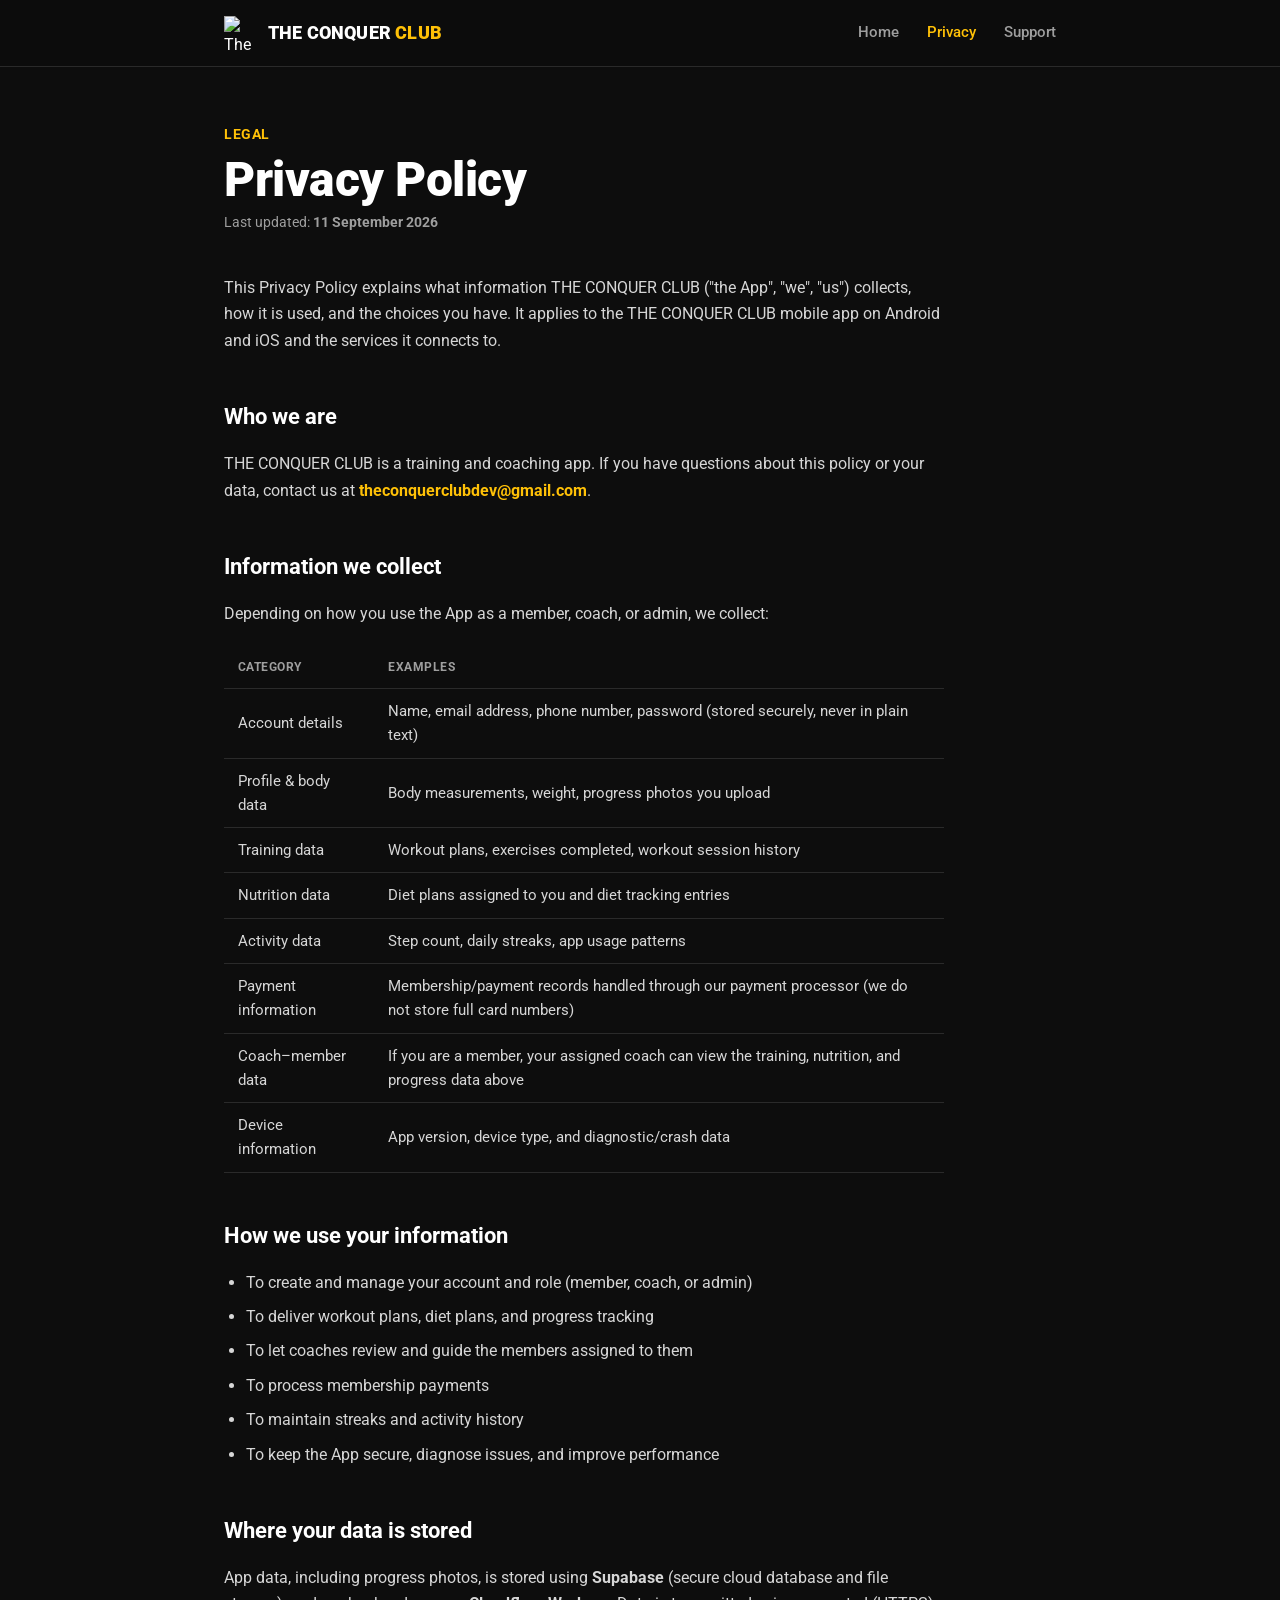
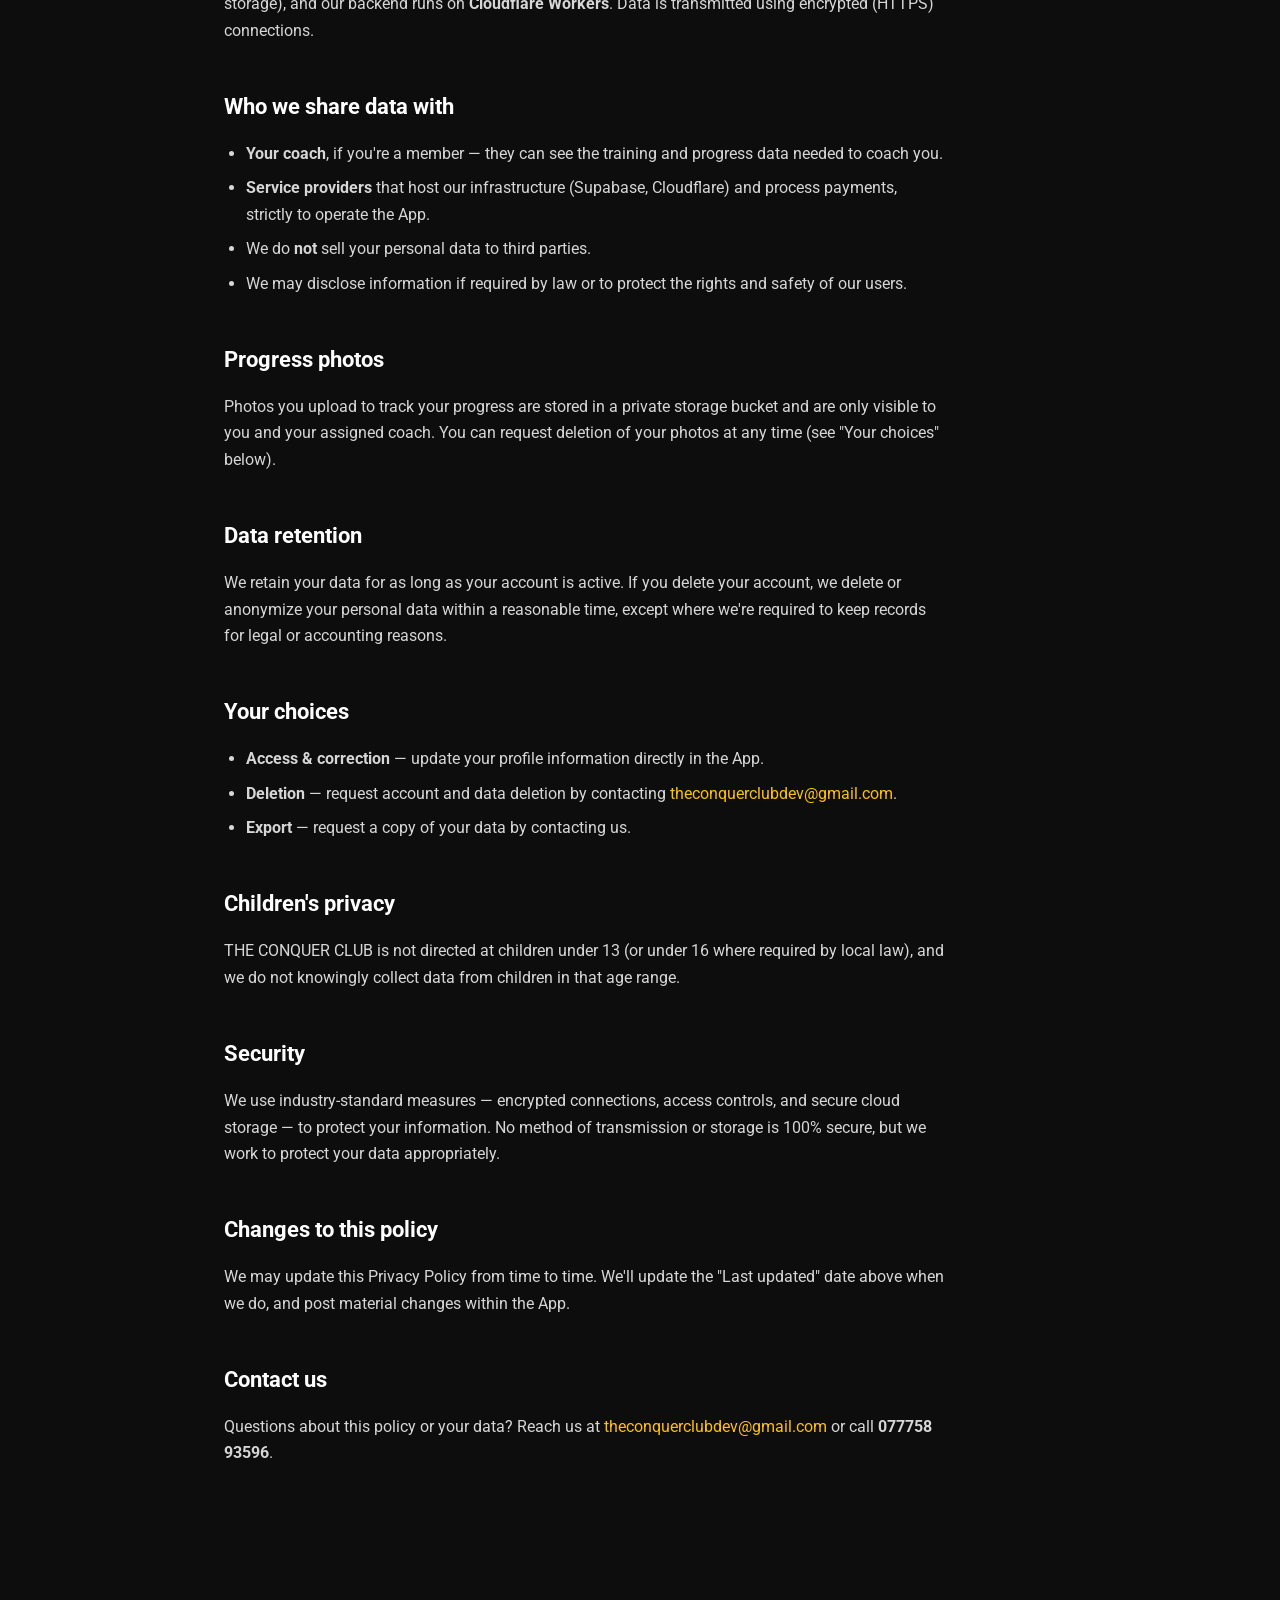
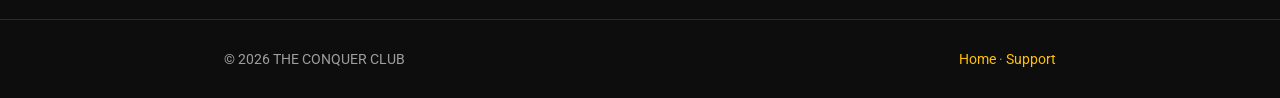
==== privacy.html @ d5e88732 "Add files via upload" ====
<!DOCTYPE html>
<html lang="en">
<head>
<meta charset="UTF-8">
<meta name="viewport" content="width=device-width, initial-scale=1.0">
<title>Privacy Policy — THE CONQUER CLUB</title>
<meta name="description" content="Privacy Policy for the THE CONQUER CLUB app.">
<link rel="icon" href="assets/favicon.png">
<link rel="stylesheet" href="styles.css">
</head>
<body>

<header class="site">
  <div class="site-bar">
    <div class="brand">
      <img src="assets/logo.png" alt="The Conquer Club logo">
      <div class="wordmark">THE CONQUER <span>CLUB</span></div>
    </div>
    <nav class="site-nav">
      <a href="index.html">Home</a>
      <a href="privacy.html" class="current">Privacy</a>
      <a href="support.html">Support</a>
    </nav>
  </div>
</header>

<main>
  <article class="doc">
    <div class="eyebrow">LEGAL</div>
    <h1 class="display">Privacy Policy</h1>
    <div class="updated">Last updated: <strong>11 September 2026</strong></div>

    <p>This Privacy Policy explains what information THE CONQUER CLUB ("the App", "we", "us") collects, how it is used, and the choices you have. It applies to the THE CONQUER CLUB mobile app on Android and iOS and the services it connects to.</p>

    <h2>Who we are</h2>
    <p>THE CONQUER CLUB is a training and coaching app. If you have questions about this policy or your data, contact us at <strong><a href="mailto:theconquerclubdev@gmail.com">theconquerclubdev@gmail.com</a></strong>.</p>

    <h2>Information we collect</h2>
    <p>Depending on how you use the App as a member, coach, or admin, we collect:</p>
    <table class="data-table">
      <tr><th>Category</th><th>Examples</th></tr>
      <tr><td>Account details</td><td>Name, email address, phone number, password (stored securely, never in plain text)</td></tr>
      <tr><td>Profile & body data</td><td>Body measurements, weight, progress photos you upload</td></tr>
      <tr><td>Training data</td><td>Workout plans, exercises completed, workout session history</td></tr>
      <tr><td>Nutrition data</td><td>Diet plans assigned to you and diet tracking entries</td></tr>
      <tr><td>Activity data</td><td>Step count, daily streaks, app usage patterns</td></tr>
      <tr><td>Payment information</td><td>Membership/payment records handled through our payment processor (we do not store full card numbers)</td></tr>
      <tr><td>Coach–member data</td><td>If you are a member, your assigned coach can view the training, nutrition, and progress data above</td></tr>
      <tr><td>Device information</td><td>App version, device type, and diagnostic/crash data</td></tr>
    </table>

    <h2>How we use your information</h2>
    <ul>
      <li>To create and manage your account and role (member, coach, or admin)</li>
      <li>To deliver workout plans, diet plans, and progress tracking</li>
      <li>To let coaches review and guide the members assigned to them</li>
      <li>To process membership payments</li>
      <li>To maintain streaks and activity history</li>
      <li>To keep the App secure, diagnose issues, and improve performance</li>
    </ul>

    <h2>Where your data is stored</h2>
    <p>App data, including progress photos, is stored using <strong>Supabase</strong> (secure cloud database and file storage), and our backend runs on <strong>Cloudflare Workers</strong>. Data is transmitted using encrypted (HTTPS) connections.</p>

    <h2>Who we share data with</h2>
    <ul>
      <li><strong>Your coach</strong>, if you're a member — they can see the training and progress data needed to coach you.</li>
      <li><strong>Service providers</strong> that host our infrastructure (Supabase, Cloudflare) and process payments, strictly to operate the App.</li>
      <li>We do <strong>not</strong> sell your personal data to third parties.</li>
      <li>We may disclose information if required by law or to protect the rights and safety of our users.</li>
    </ul>

    <h2>Progress photos</h2>
    <p>Photos you upload to track your progress are stored in a private storage bucket and are only visible to you and your assigned coach. You can request deletion of your photos at any time (see "Your choices" below).</p>

    <h2>Data retention</h2>
    <p>We retain your data for as long as your account is active. If you delete your account, we delete or anonymize your personal data within a reasonable time, except where we're required to keep records for legal or accounting reasons.</p>

    <h2>Your choices</h2>
    <ul>
      <li><strong>Access & correction</strong> — update your profile information directly in the App.</li>
      <li><strong>Deletion</strong> — request account and data deletion by contacting <a href="mailto:theconquerclubdev@gmail.com">theconquerclubdev@gmail.com</a>.</li>
      <li><strong>Export</strong> — request a copy of your data by contacting us.</li>
    </ul>

    <h2>Children's privacy</h2>
    <p>THE CONQUER CLUB is not directed at children under 13 (or under 16 where required by local law), and we do not knowingly collect data from children in that age range.</p>

    <h2>Security</h2>
    <p>We use industry-standard measures — encrypted connections, access controls, and secure cloud storage — to protect your information. No method of transmission or storage is 100% secure, but we work to protect your data appropriately.</p>

    <h2>Changes to this policy</h2>
    <p>We may update this Privacy Policy from time to time. We'll update the "Last updated" date above when we do, and post material changes within the App.</p>

    <h2>Contact us</h2>
    <p>Questions about this policy or your data? Reach us at <a href="mailto:theconquerclubdev@gmail.com">theconquerclubdev@gmail.com</a> or call <strong>077758 93596</strong>.</p>
  </article>
</main>

<footer class="site">
  <div class="site-bar footer">
    <span>© 2026 THE CONQUER CLUB</span>
    <span><a href="index.html">Home</a> · <a href="support.html">Support</a></span>
  </div>
</footer>

</body>
</html>
---- styles.css ----
@import url('https://fonts.googleapis.com/css2?family=Roboto:wght@400;500;700;900&display=swap');

:root {
  --ink: #FFFFFF;
  --ink-dim: #9E9E9E;
  --ground: #0D0D0D;
  --panel: #1A1A1A;
  --line: #2A2A2A;
  --gold: #FFC107;
}

* { box-sizing: border-box; }
html { scroll-behavior: smooth; }

body {
  margin: 0;
  background: var(--ground);
  color: var(--ink);
  font-family: 'Roboto', -apple-system, sans-serif;
  font-size: 16px;
  line-height: 1.65;
  -webkit-font-smoothing: antialiased;
}

.display {
  font-weight: 900;
  line-height: 1.04;
  letter-spacing: -0.01em;
}

a { color: var(--gold); text-decoration: none; }
a:hover { text-decoration: underline; }
a:focus-visible, button:focus-visible {
  outline: 2px solid var(--gold);
  outline-offset: 3px;
}

header.site {
  border-bottom: 1px solid var(--line);
  position: sticky;
  top: 0;
  background: rgba(13, 13, 13, 0.94);
  backdrop-filter: blur(6px);
  z-index: 10;
}

.site-bar {
  max-width: 880px;
  margin: 0 auto;
  padding: 16px 24px;
  display: flex;
  align-items: center;
  justify-content: space-between;
}

.brand { display: flex; align-items: center; gap: 10px; }
.brand img { width: 34px; height: 34px; display: block; }
.wordmark {
  font-weight: 900;
  font-size: 1.15rem;
  letter-spacing: 0.01em;
  color: var(--ink);
}
.wordmark span { color: var(--gold); }

nav.site-nav { display: flex; gap: 28px; }
nav.site-nav a {
  color: var(--ink-dim);
  font-size: 0.95rem;
  font-weight: 500;
}
nav.site-nav a.current, nav.site-nav a:hover { color: var(--gold); text-decoration: none; }

main { max-width: 880px; margin: 0 auto; padding: 0 24px; }

.doc { max-width: 720px; padding: 56px 0 96px; }

.doc .eyebrow {
  color: var(--gold);
  font-size: 0.85rem;
  font-weight: 700;
  letter-spacing: 0.04em;
  margin-bottom: 10px;
}

.doc h1 { font-size: 3rem; margin: 0 0 6px; }
.doc .updated { color: var(--ink-dim); font-size: 0.9rem; margin-bottom: 40px; }

.doc h2 {
  font-size: 1.4rem;
  font-weight: 700;
  margin: 44px 0 14px;
  color: var(--ink);
}

.doc p, .doc li { color: #D6D6D6; font-size: 1rem; }
.doc ul { padding-left: 22px; }
.doc li { margin-bottom: 8px; }

.callout {
  border-left: 3px solid var(--gold);
  background: var(--panel);
  padding: 16px 20px;
  margin: 28px 0;
  border-radius: 4px;
}
.callout p { margin: 0; color: var(--ink); }

table.data-table { width: 100%; border-collapse: collapse; margin: 20px 0 8px; }
table.data-table th, table.data-table td {
  text-align: left;
  padding: 10px 14px;
  border-bottom: 1px solid var(--line);
  font-size: 0.92rem;
}
table.data-table th {
  color: var(--ink-dim);
  font-weight: 700;
  font-size: 0.78rem;
  text-transform: uppercase;
  letter-spacing: 0.04em;
}
table.data-table td { color: #D6D6D6; }

.card-grid { display: grid; grid-template-columns: 1fr 1fr; gap: 16px; margin: 28px 0; }
.info-card {
  background: var(--panel);
  border: 1px solid var(--line);
  border-radius: 8px;
  padding: 20px;
}
.info-card h3 {
  font-weight: 900;
  font-size: 1.05rem;
  margin: 0 0 8px;
  color: var(--ink);
}
.info-card p { margin: 0; font-size: 0.92rem; color: var(--ink-dim); }
.info-card a { font-weight: 700; }

.hero { padding: 72px 0 40px; }
.hero .tag {
  display: inline-block;
  color: var(--gold);
  font-weight: 700;
  font-size: 0.85rem;
  letter-spacing: 0.08em;
  text-transform: uppercase;
  border: 1px solid var(--line);
  background: var(--panel);
  padding: 6px 14px;
  border-radius: 999px;
  margin-bottom: 22px;
}
.hero h1 { font-size: 3.6rem; margin: 0; }
.hero p.lede {
  font-size: 1.1rem;
  color: #D6D6D6;
  max-width: 540px;
  margin-top: 18px;
}
.btn-row { display: flex; gap: 14px; margin-top: 32px; flex-wrap: wrap; }
.btn {
  display: inline-block;
  padding: 13px 26px;
  border-radius: 8px;
  font-weight: 700;
  font-size: 0.95rem;
}
.btn-gold { background: var(--gold); color: #0D0D0D; }
.btn-gold:hover { text-decoration: none; filter: brightness(1.08); }
.btn-ghost { background: transparent; color: var(--ink); border: 1px solid var(--line); }
.btn-ghost:hover { text-decoration: none; border-color: var(--gold); color: var(--gold); }

footer.site { border-top: 1px solid var(--line); margin-top: 40px; }
.site-bar.footer {
  padding: 28px 24px;
  color: var(--ink-dim);
  font-size: 0.85rem;
  flex-wrap: wrap;
  gap: 12px;
}

@media (max-width: 600px) {
  .doc h1 { font-size: 2.2rem; }
  .hero h1 { font-size: 2.4rem; }
  .card-grid { grid-template-columns: 1fr; }
  nav.site-nav { gap: 16px; }
}
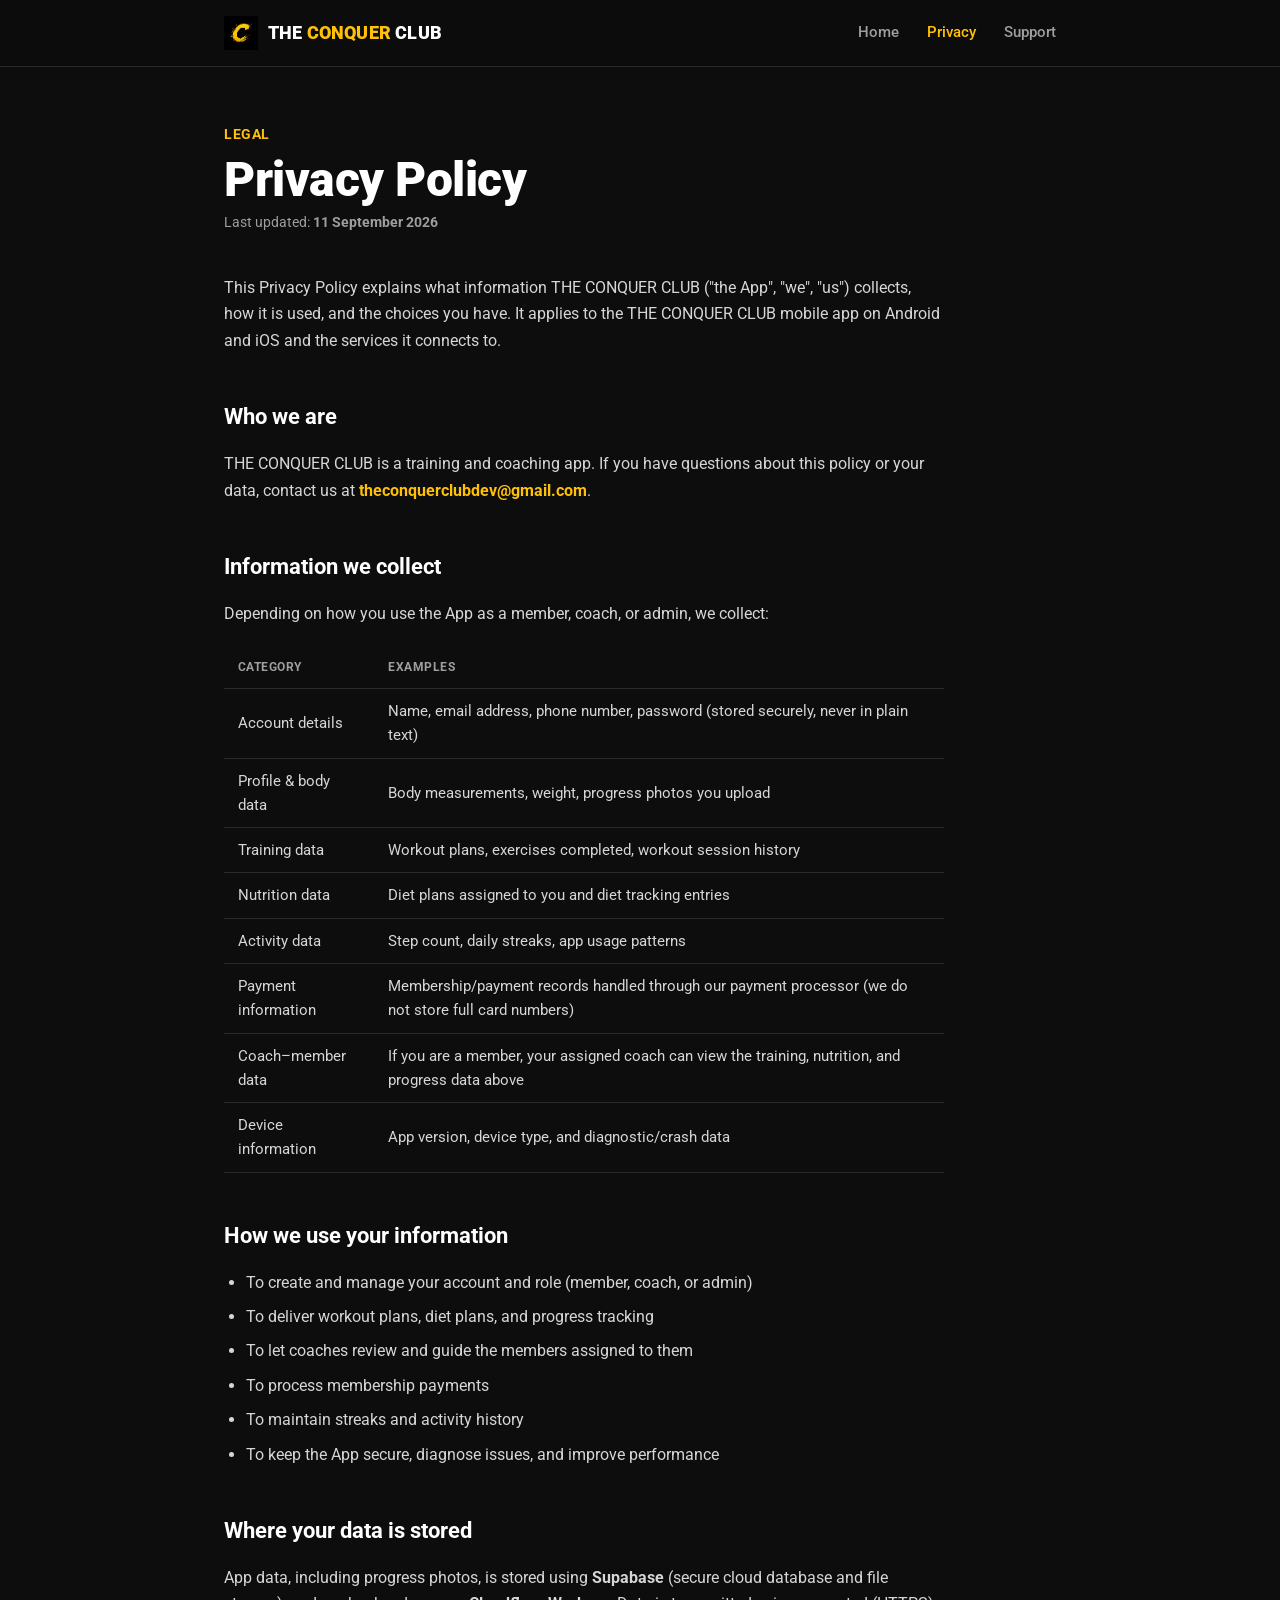
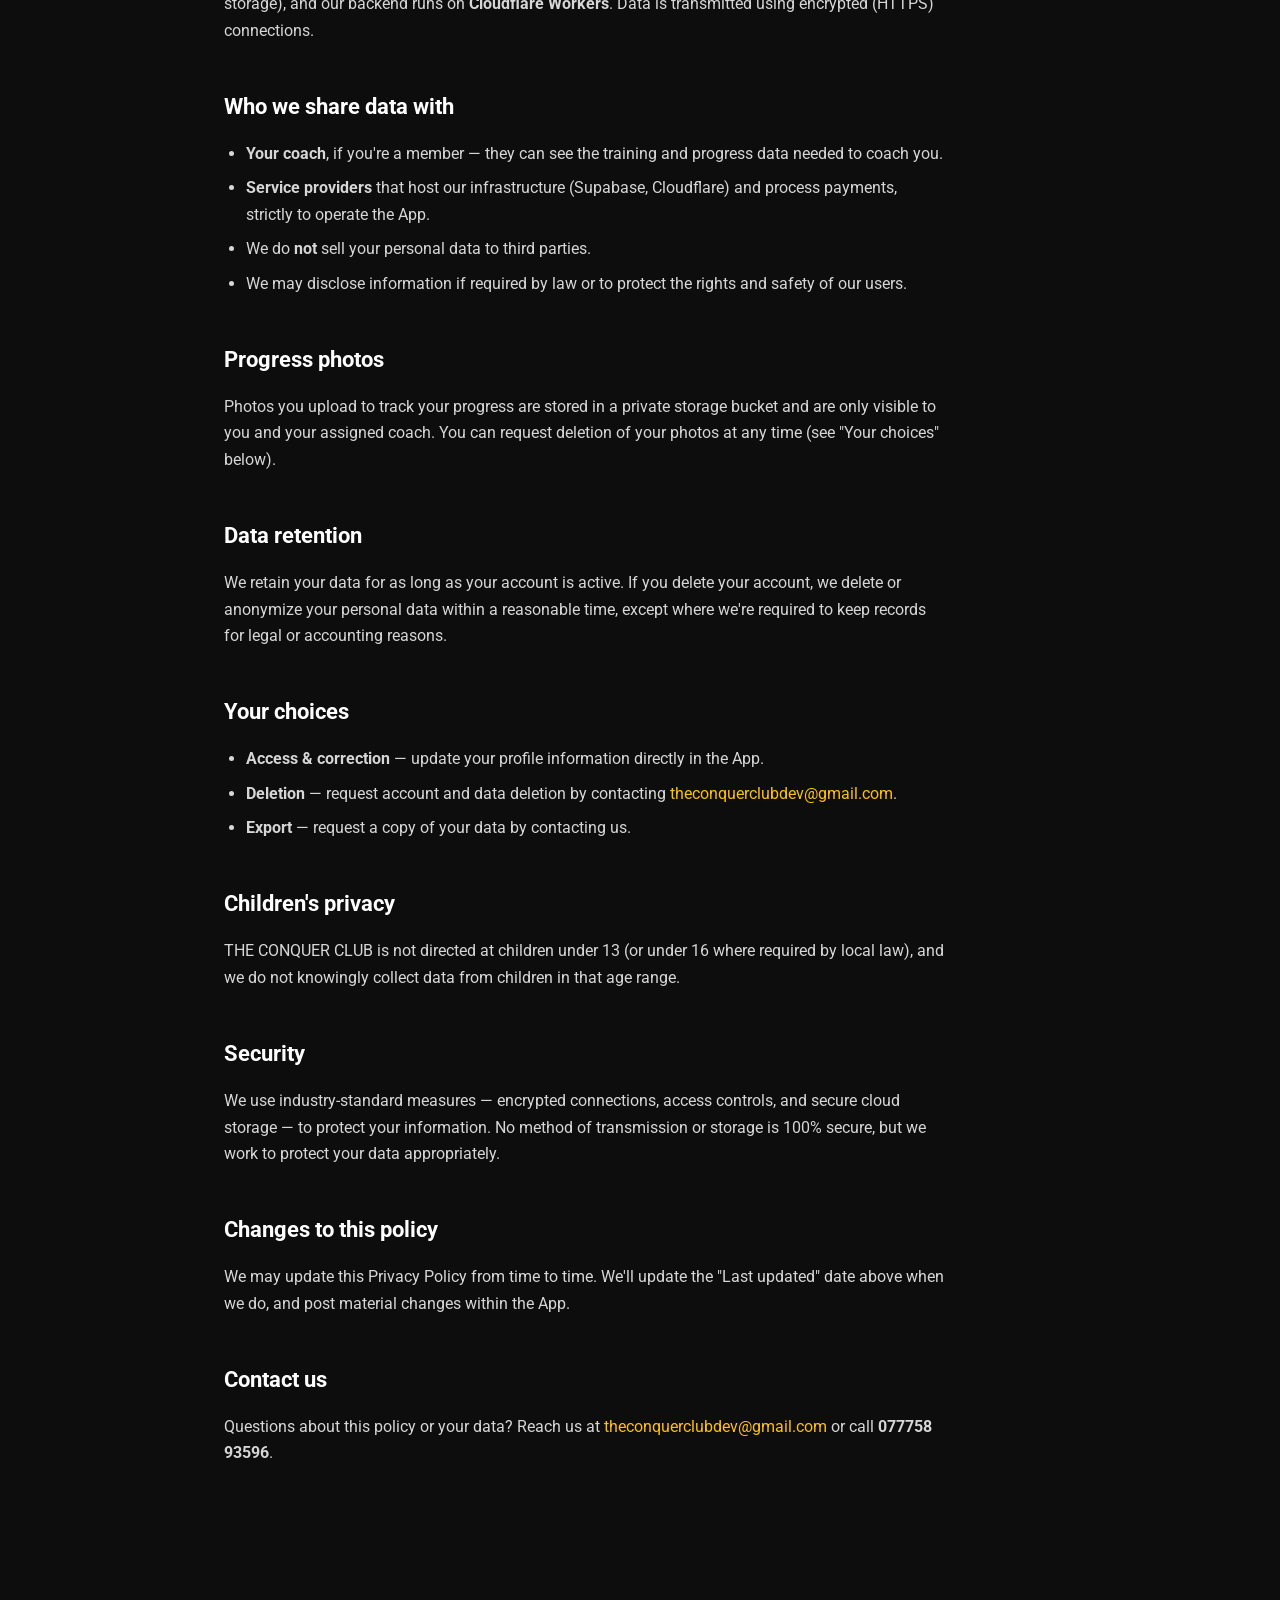
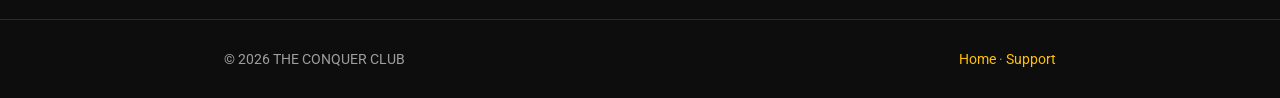
==== commit b5afafcc: "Add files via upload" ====
--- a/privacy.html
+++ b/privacy.html
@@ -5,7 +5,7 @@
 <meta name="viewport" content="width=device-width, initial-scale=1.0">
 <title>Privacy Policy — THE CONQUER CLUB</title>
 <meta name="description" content="Privacy Policy for the THE CONQUER CLUB app.">
-<link rel="icon" href="assets/favicon.png">
+<link rel="icon" href="logo.png">
 <link rel="stylesheet" href="styles.css">
 </head>
 <body>
@@ -13,8 +13,8 @@
 <header class="site">
   <div class="site-bar">
     <div class="brand">
-      <img src="assets/logo.png" alt="The Conquer Club logo">
-      <div class="wordmark">THE CONQUER <span>CLUB</span></div>
+      <img src="logo.png" alt="The Conquer Club logo">
+      <div class="wordmark">THE <span>CONQUER</span> CLUB</div>
     </div>
     <nav class="site-nav">
       <a href="index.html">Home</a>
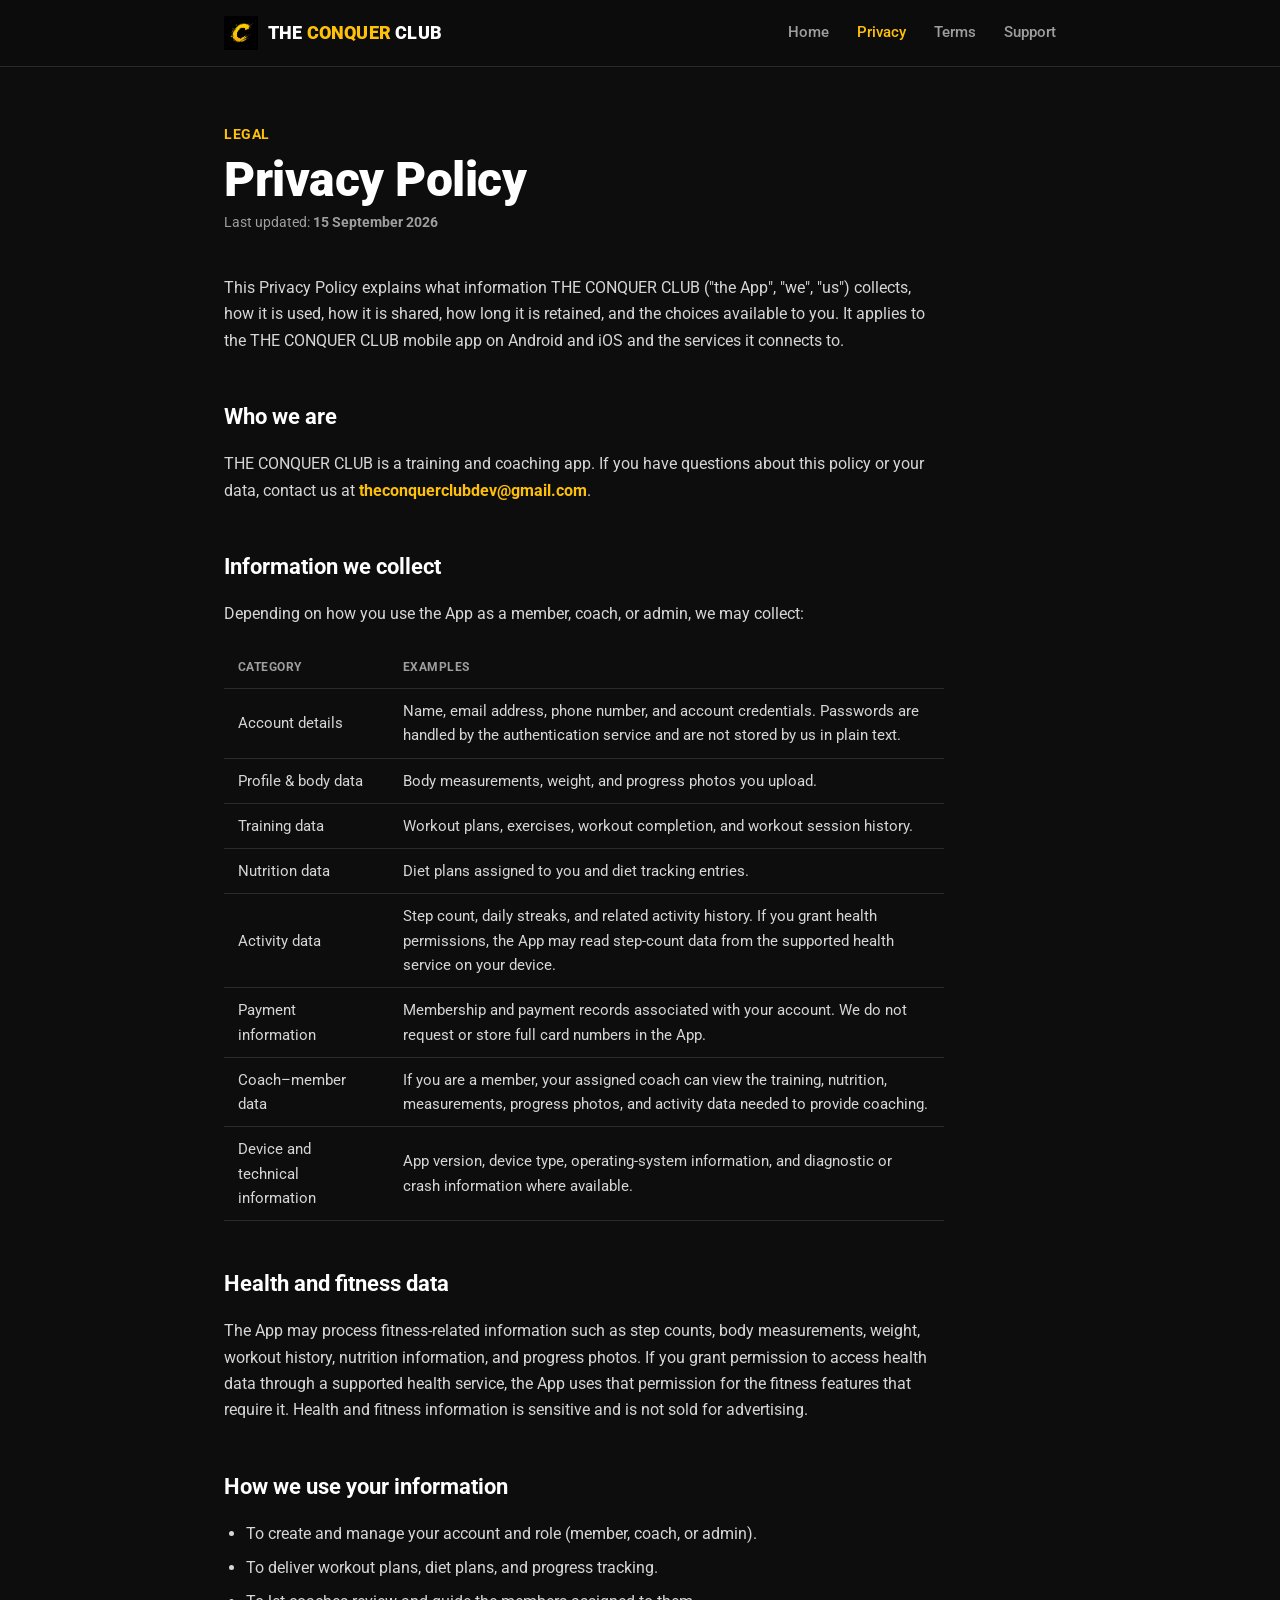
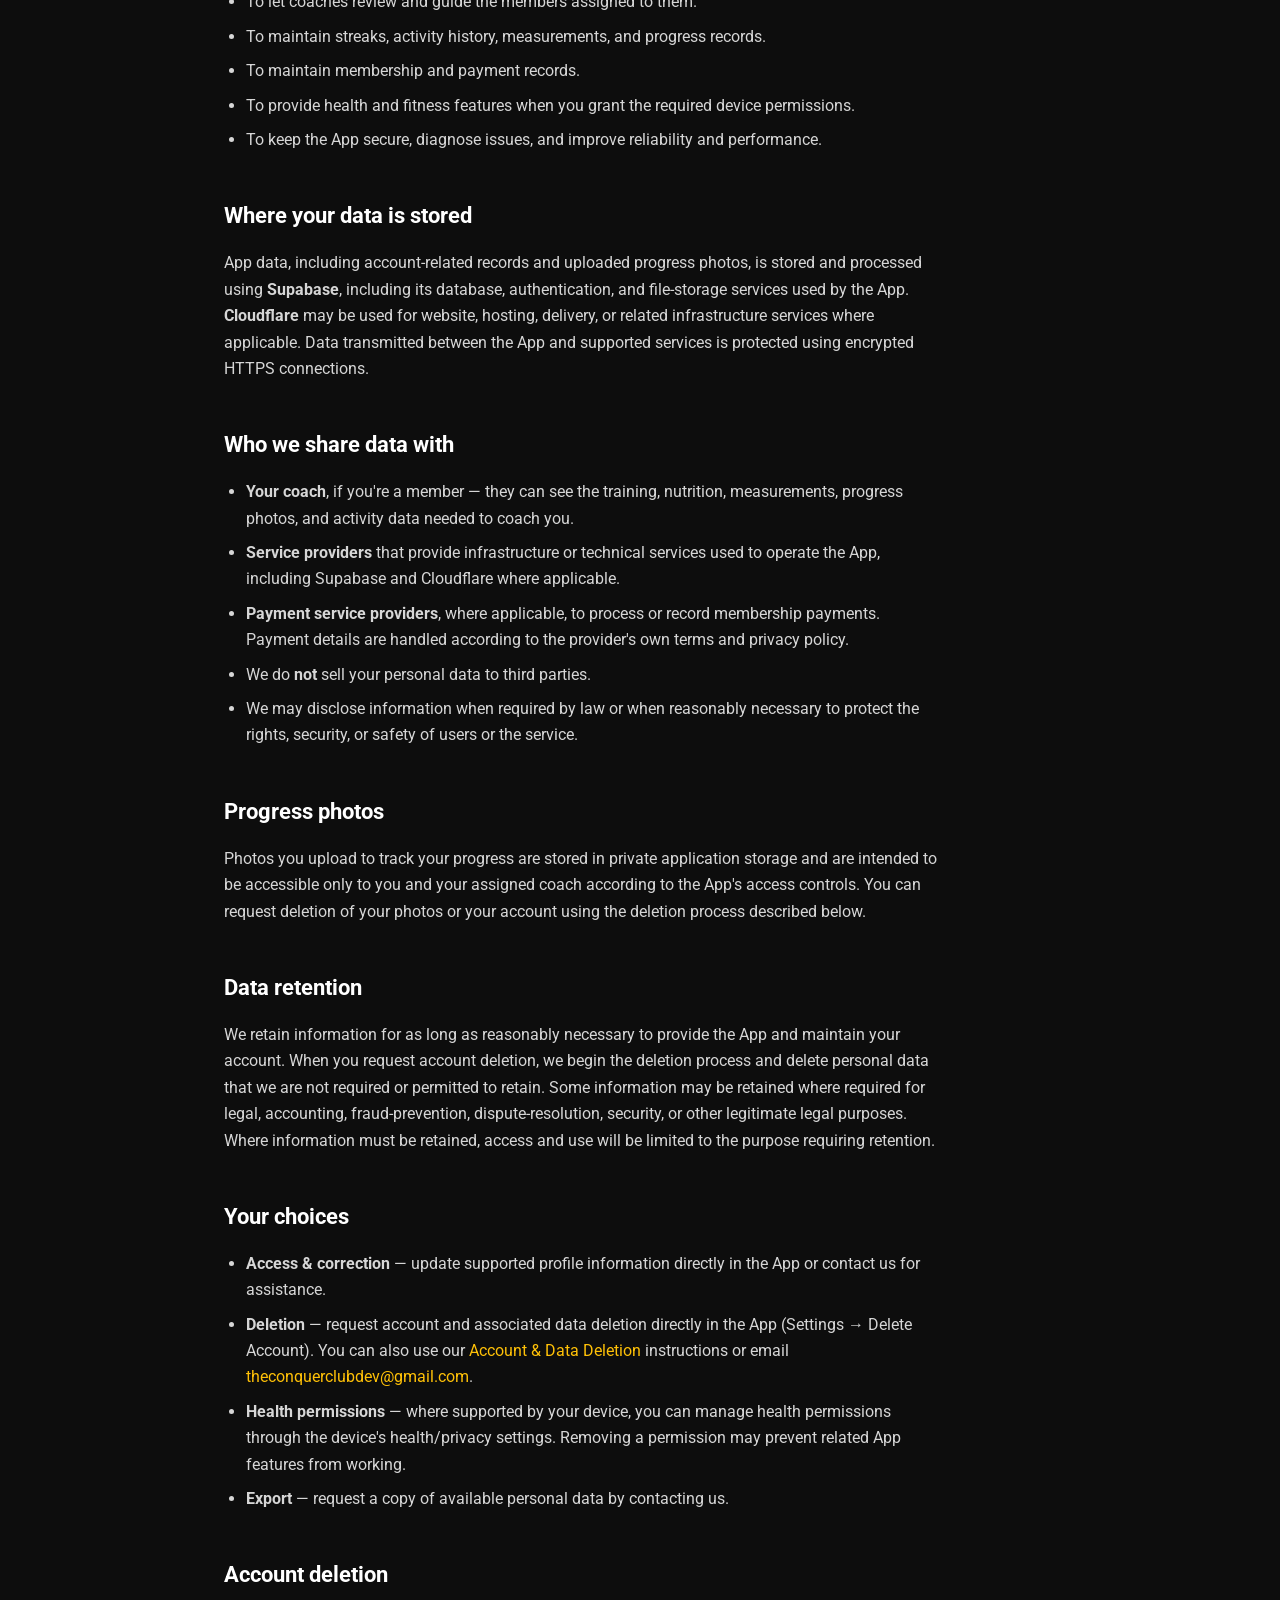
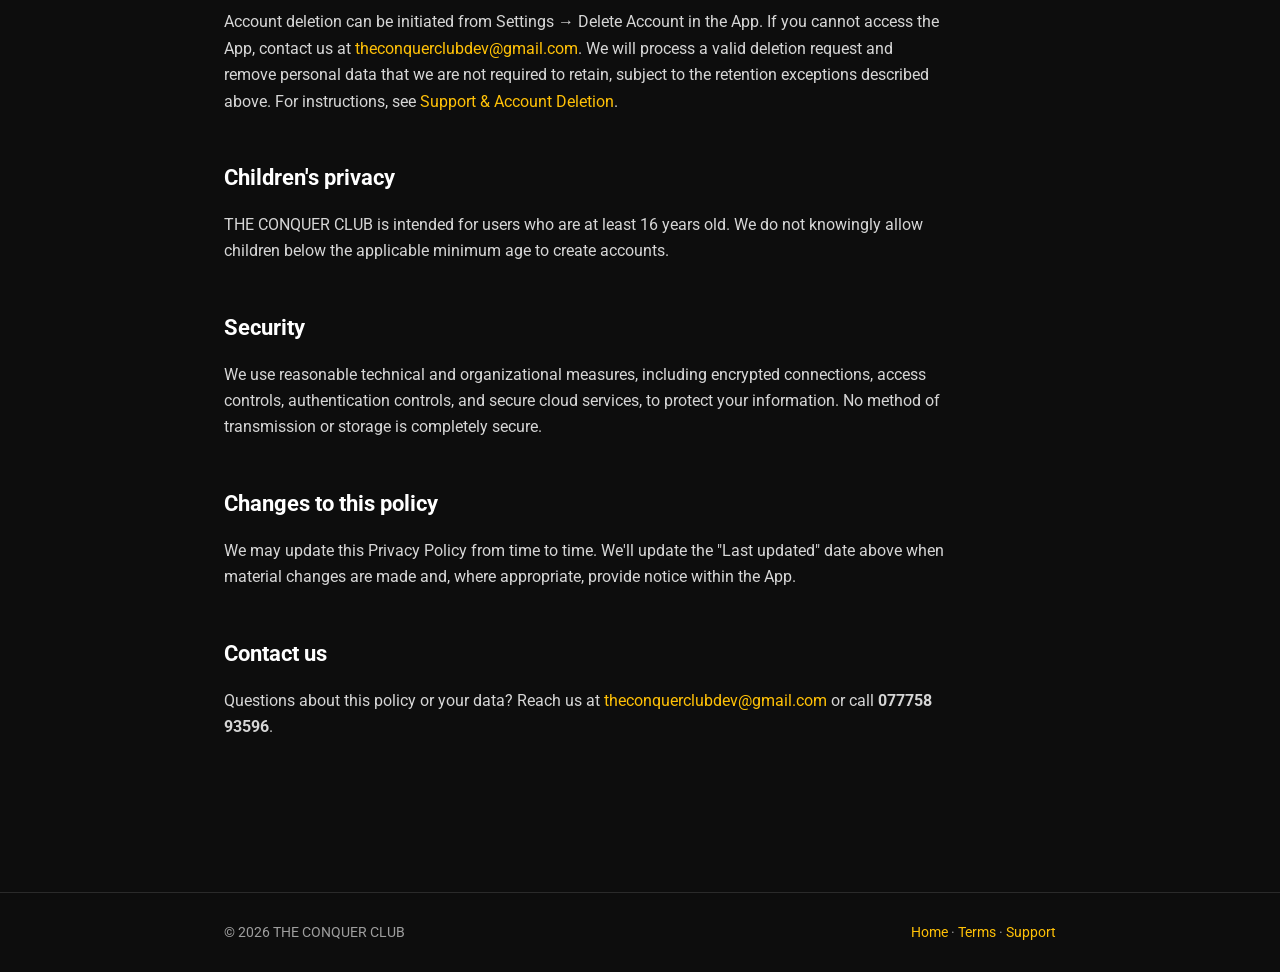
==== commit 99bb5987: "Add files via upload" ====
--- a/privacy.html
+++ b/privacy.html
@@ -9,7 +9,6 @@
 <link rel="stylesheet" href="styles.css">
 </head>
 <body>
-
 <header class="site">
   <div class="site-bar">
     <div class="brand">
@@ -19,90 +18,97 @@
     <nav class="site-nav">
       <a href="index.html">Home</a>
       <a href="privacy.html" class="current">Privacy</a>
+      <a href="terms.html">Terms</a>
       <a href="support.html">Support</a>
     </nav>
   </div>
 </header>
+<main>
+<article class="doc">
+<div class="eyebrow">LEGAL</div>
+<h1 class="display">Privacy Policy</h1>
+<div class="updated">Last updated: <strong>15 September 2026</strong></div>
 
-<main>
-  <article class="doc">
-    <div class="eyebrow">LEGAL</div>
-    <h1 class="display">Privacy Policy</h1>
-    <div class="updated">Last updated: <strong>11 September 2026</strong></div>
+<p>This Privacy Policy explains what information THE CONQUER CLUB ("the App", "we", "us") collects, how it is used, how it is shared, how long it is retained, and the choices available to you. It applies to the THE CONQUER CLUB mobile app on Android and iOS and the services it connects to.</p>
 
-    <p>This Privacy Policy explains what information THE CONQUER CLUB ("the App", "we", "us") collects, how it is used, and the choices you have. It applies to the THE CONQUER CLUB mobile app on Android and iOS and the services it connects to.</p>
+<h2>Who we are</h2>
+<p>THE CONQUER CLUB is a training and coaching app. If you have questions about this policy or your data, contact us at <strong><a href="mailto:theconquerclubdev@gmail.com">theconquerclubdev@gmail.com</a></strong>.</p>
 
-    <h2>Who we are</h2>
-    <p>THE CONQUER CLUB is a training and coaching app. If you have questions about this policy or your data, contact us at <strong><a href="mailto:theconquerclubdev@gmail.com">theconquerclubdev@gmail.com</a></strong>.</p>
+<h2>Information we collect</h2>
+<p>Depending on how you use the App as a member, coach, or admin, we may collect:</p>
+<table class="data-table">
+<tr><th>Category</th><th>Examples</th></tr>
+<tr><td>Account details</td><td>Name, email address, phone number, and account credentials. Passwords are handled by the authentication service and are not stored by us in plain text.</td></tr>
+<tr><td>Profile &amp; body data</td><td>Body measurements, weight, and progress photos you upload.</td></tr>
+<tr><td>Training data</td><td>Workout plans, exercises, workout completion, and workout session history.</td></tr>
+<tr><td>Nutrition data</td><td>Diet plans assigned to you and diet tracking entries.</td></tr>
+<tr><td>Activity data</td><td>Step count, daily streaks, and related activity history. If you grant health permissions, the App may read step-count data from the supported health service on your device.</td></tr>
+<tr><td>Payment information</td><td>Membership and payment records associated with your account. We do not request or store full card numbers in the App.</td></tr>
+<tr><td>Coach–member data</td><td>If you are a member, your assigned coach can view the training, nutrition, measurements, progress photos, and activity data needed to provide coaching.</td></tr>
+<tr><td>Device and technical information</td><td>App version, device type, operating-system information, and diagnostic or crash information where available.</td></tr>
+</table>
 
-    <h2>Information we collect</h2>
-    <p>Depending on how you use the App as a member, coach, or admin, we collect:</p>
-    <table class="data-table">
-      <tr><th>Category</th><th>Examples</th></tr>
-      <tr><td>Account details</td><td>Name, email address, phone number, password (stored securely, never in plain text)</td></tr>
-      <tr><td>Profile & body data</td><td>Body measurements, weight, progress photos you upload</td></tr>
-      <tr><td>Training data</td><td>Workout plans, exercises completed, workout session history</td></tr>
-      <tr><td>Nutrition data</td><td>Diet plans assigned to you and diet tracking entries</td></tr>
-      <tr><td>Activity data</td><td>Step count, daily streaks, app usage patterns</td></tr>
-      <tr><td>Payment information</td><td>Membership/payment records handled through our payment processor (we do not store full card numbers)</td></tr>
-      <tr><td>Coach–member data</td><td>If you are a member, your assigned coach can view the training, nutrition, and progress data above</td></tr>
-      <tr><td>Device information</td><td>App version, device type, and diagnostic/crash data</td></tr>
-    </table>
+<h2>Health and fitness data</h2>
+<p>The App may process fitness-related information such as step counts, body measurements, weight, workout history, nutrition information, and progress photos. If you grant permission to access health data through a supported health service, the App uses that permission for the fitness features that require it. Health and fitness information is sensitive and is not sold for advertising.</p>
 
-    <h2>How we use your information</h2>
-    <ul>
-      <li>To create and manage your account and role (member, coach, or admin)</li>
-      <li>To deliver workout plans, diet plans, and progress tracking</li>
-      <li>To let coaches review and guide the members assigned to them</li>
-      <li>To process membership payments</li>
-      <li>To maintain streaks and activity history</li>
-      <li>To keep the App secure, diagnose issues, and improve performance</li>
-    </ul>
+<h2>How we use your information</h2>
+<ul>
+<li>To create and manage your account and role (member, coach, or admin).</li>
+<li>To deliver workout plans, diet plans, and progress tracking.</li>
+<li>To let coaches review and guide the members assigned to them.</li>
+<li>To maintain streaks, activity history, measurements, and progress records.</li>
+<li>To maintain membership and payment records.</li>
+<li>To provide health and fitness features when you grant the required device permissions.</li>
+<li>To keep the App secure, diagnose issues, and improve reliability and performance.</li>
+</ul>
 
-    <h2>Where your data is stored</h2>
-    <p>App data, including progress photos, is stored using <strong>Supabase</strong> (secure cloud database and file storage), and our backend runs on <strong>Cloudflare Workers</strong>. Data is transmitted using encrypted (HTTPS) connections.</p>
+<h2>Where your data is stored</h2>
+<p>App data, including account-related records and uploaded progress photos, is stored and processed using <strong>Supabase</strong>, including its database, authentication, and file-storage services used by the App. <strong>Cloudflare</strong> may be used for website, hosting, delivery, or related infrastructure services where applicable. Data transmitted between the App and supported services is protected using encrypted HTTPS connections.</p>
 
-    <h2>Who we share data with</h2>
-    <ul>
-      <li><strong>Your coach</strong>, if you're a member — they can see the training and progress data needed to coach you.</li>
-      <li><strong>Service providers</strong> that host our infrastructure (Supabase, Cloudflare) and process payments, strictly to operate the App.</li>
-      <li>We do <strong>not</strong> sell your personal data to third parties.</li>
-      <li>We may disclose information if required by law or to protect the rights and safety of our users.</li>
-    </ul>
+<h2>Who we share data with</h2>
+<ul>
+<li><strong>Your coach</strong>, if you're a member — they can see the training, nutrition, measurements, progress photos, and activity data needed to coach you.</li>
+<li><strong>Service providers</strong> that provide infrastructure or technical services used to operate the App, including Supabase and Cloudflare where applicable.</li>
+<li><strong>Payment service providers</strong>, where applicable, to process or record membership payments. Payment details are handled according to the provider's own terms and privacy policy.</li>
+<li>We do <strong>not</strong> sell your personal data to third parties.</li>
+<li>We may disclose information when required by law or when reasonably necessary to protect the rights, security, or safety of users or the service.</li>
+</ul>
 
-    <h2>Progress photos</h2>
-    <p>Photos you upload to track your progress are stored in a private storage bucket and are only visible to you and your assigned coach. You can request deletion of your photos at any time (see "Your choices" below).</p>
+<h2>Progress photos</h2>
+<p>Photos you upload to track your progress are stored in private application storage and are intended to be accessible only to you and your assigned coach according to the App's access controls. You can request deletion of your photos or your account using the deletion process described below.</p>
 
-    <h2>Data retention</h2>
-    <p>We retain your data for as long as your account is active. If you delete your account, we delete or anonymize your personal data within a reasonable time, except where we're required to keep records for legal or accounting reasons.</p>
+<h2>Data retention</h2>
+<p>We retain information for as long as reasonably necessary to provide the App and maintain your account. When you request account deletion, we begin the deletion process and delete personal data that we are not required or permitted to retain. Some information may be retained where required for legal, accounting, fraud-prevention, dispute-resolution, security, or other legitimate legal purposes. Where information must be retained, access and use will be limited to the purpose requiring retention.</p>
 
-    <h2>Your choices</h2>
-    <ul>
-      <li><strong>Access & correction</strong> — update your profile information directly in the App.</li>
-      <li><strong>Deletion</strong> — request account and data deletion by contacting <a href="mailto:theconquerclubdev@gmail.com">theconquerclubdev@gmail.com</a>.</li>
-      <li><strong>Export</strong> — request a copy of your data by contacting us.</li>
-    </ul>
+<h2>Your choices</h2>
+<ul>
+<li><strong>Access &amp; correction</strong> — update supported profile information directly in the App or contact us for assistance.</li>
+<li><strong>Deletion</strong> — request account and associated data deletion directly in the App (Settings → Delete Account). You can also use our <a href="support.html">Account &amp; Data Deletion</a> instructions or email <a href="mailto:theconquerclubdev@gmail.com">theconquerclubdev@gmail.com</a>.</li>
+<li><strong>Health permissions</strong> — where supported by your device, you can manage health permissions through the device's health/privacy settings. Removing a permission may prevent related App features from working.</li>
+<li><strong>Export</strong> — request a copy of available personal data by contacting us.</li>
+</ul>
 
-    <h2>Children's privacy</h2>
-    <p>THE CONQUER CLUB is not directed at children under 13 (or under 16 where required by local law), and we do not knowingly collect data from children in that age range.</p>
+<h2>Account deletion</h2>
+<p>Account deletion can be initiated from Settings → Delete Account in the App. If you cannot access the App, contact us at <a href="mailto:theconquerclubdev@gmail.com">theconquerclubdev@gmail.com</a>. We will process a valid deletion request and remove personal data that we are not required to retain, subject to the retention exceptions described above. For instructions, see <a href="support.html">Support &amp; Account Deletion</a>.</p>
 
-    <h2>Security</h2>
-    <p>We use industry-standard measures — encrypted connections, access controls, and secure cloud storage — to protect your information. No method of transmission or storage is 100% secure, but we work to protect your data appropriately.</p>
+<h2>Children's privacy</h2>
+<p>THE CONQUER CLUB is intended for users who are at least 16 years old. We do not knowingly allow children below the applicable minimum age to create accounts.</p>
 
-    <h2>Changes to this policy</h2>
-    <p>We may update this Privacy Policy from time to time. We'll update the "Last updated" date above when we do, and post material changes within the App.</p>
+<h2>Security</h2>
+<p>We use reasonable technical and organizational measures, including encrypted connections, access controls, authentication controls, and secure cloud services, to protect your information. No method of transmission or storage is completely secure.</p>
 
-    <h2>Contact us</h2>
-    <p>Questions about this policy or your data? Reach us at <a href="mailto:theconquerclubdev@gmail.com">theconquerclubdev@gmail.com</a> or call <strong>077758 93596</strong>.</p>
-  </article>
+<h2>Changes to this policy</h2>
+<p>We may update this Privacy Policy from time to time. We'll update the "Last updated" date above when material changes are made and, where appropriate, provide notice within the App.</p>
+
+<h2>Contact us</h2>
+<p>Questions about this policy or your data? Reach us at <a href="mailto:theconquerclubdev@gmail.com">theconquerclubdev@gmail.com</a> or call <strong>077758 93596</strong>.</p>
+</article>
 </main>
-
 <footer class="site">
-  <div class="site-bar footer">
-    <span>© 2026 THE CONQUER CLUB</span>
-    <span><a href="index.html">Home</a> · <a href="support.html">Support</a></span>
-  </div>
+<div class="site-bar footer">
+<span>© 2026 THE CONQUER CLUB</span>
+<span><a href="index.html">Home</a> · <a href="terms.html">Terms</a> · <a href="support.html">Support</a></span>
+</div>
 </footer>
-
 </body>
 </html>
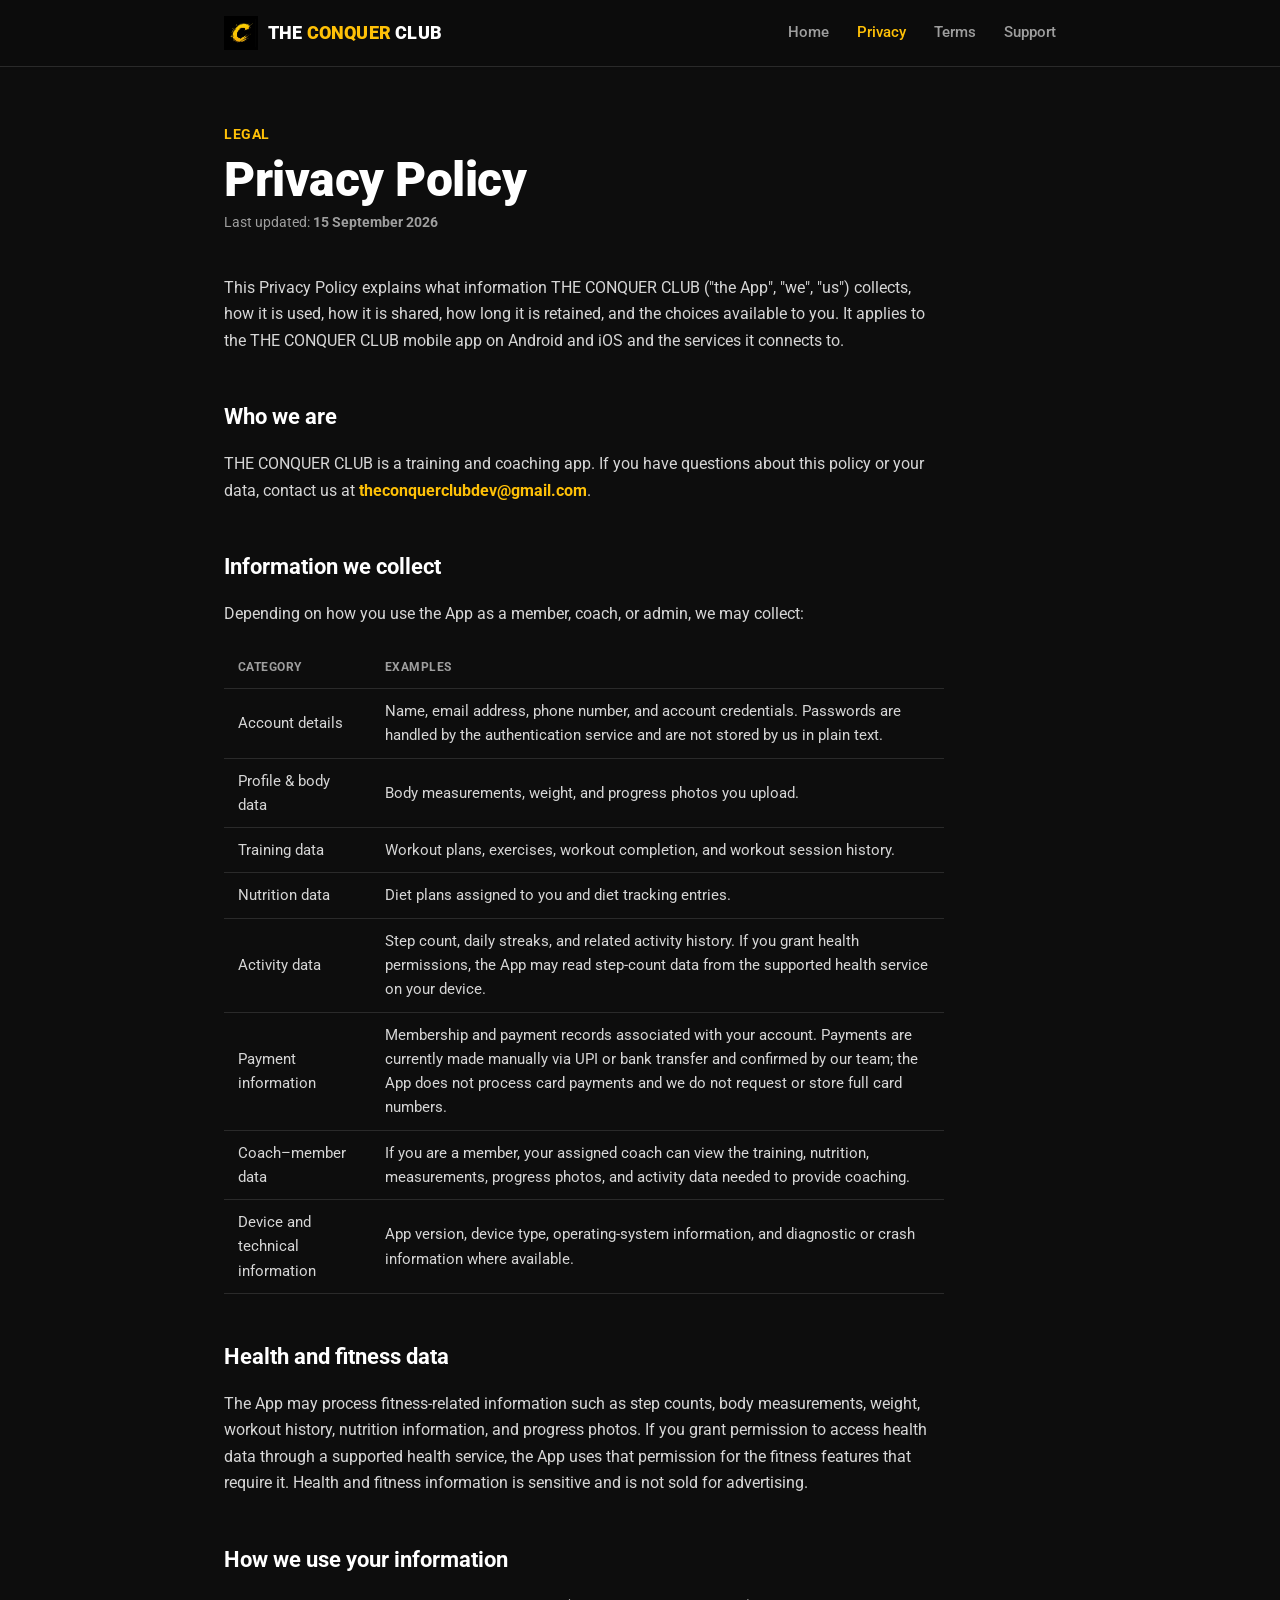
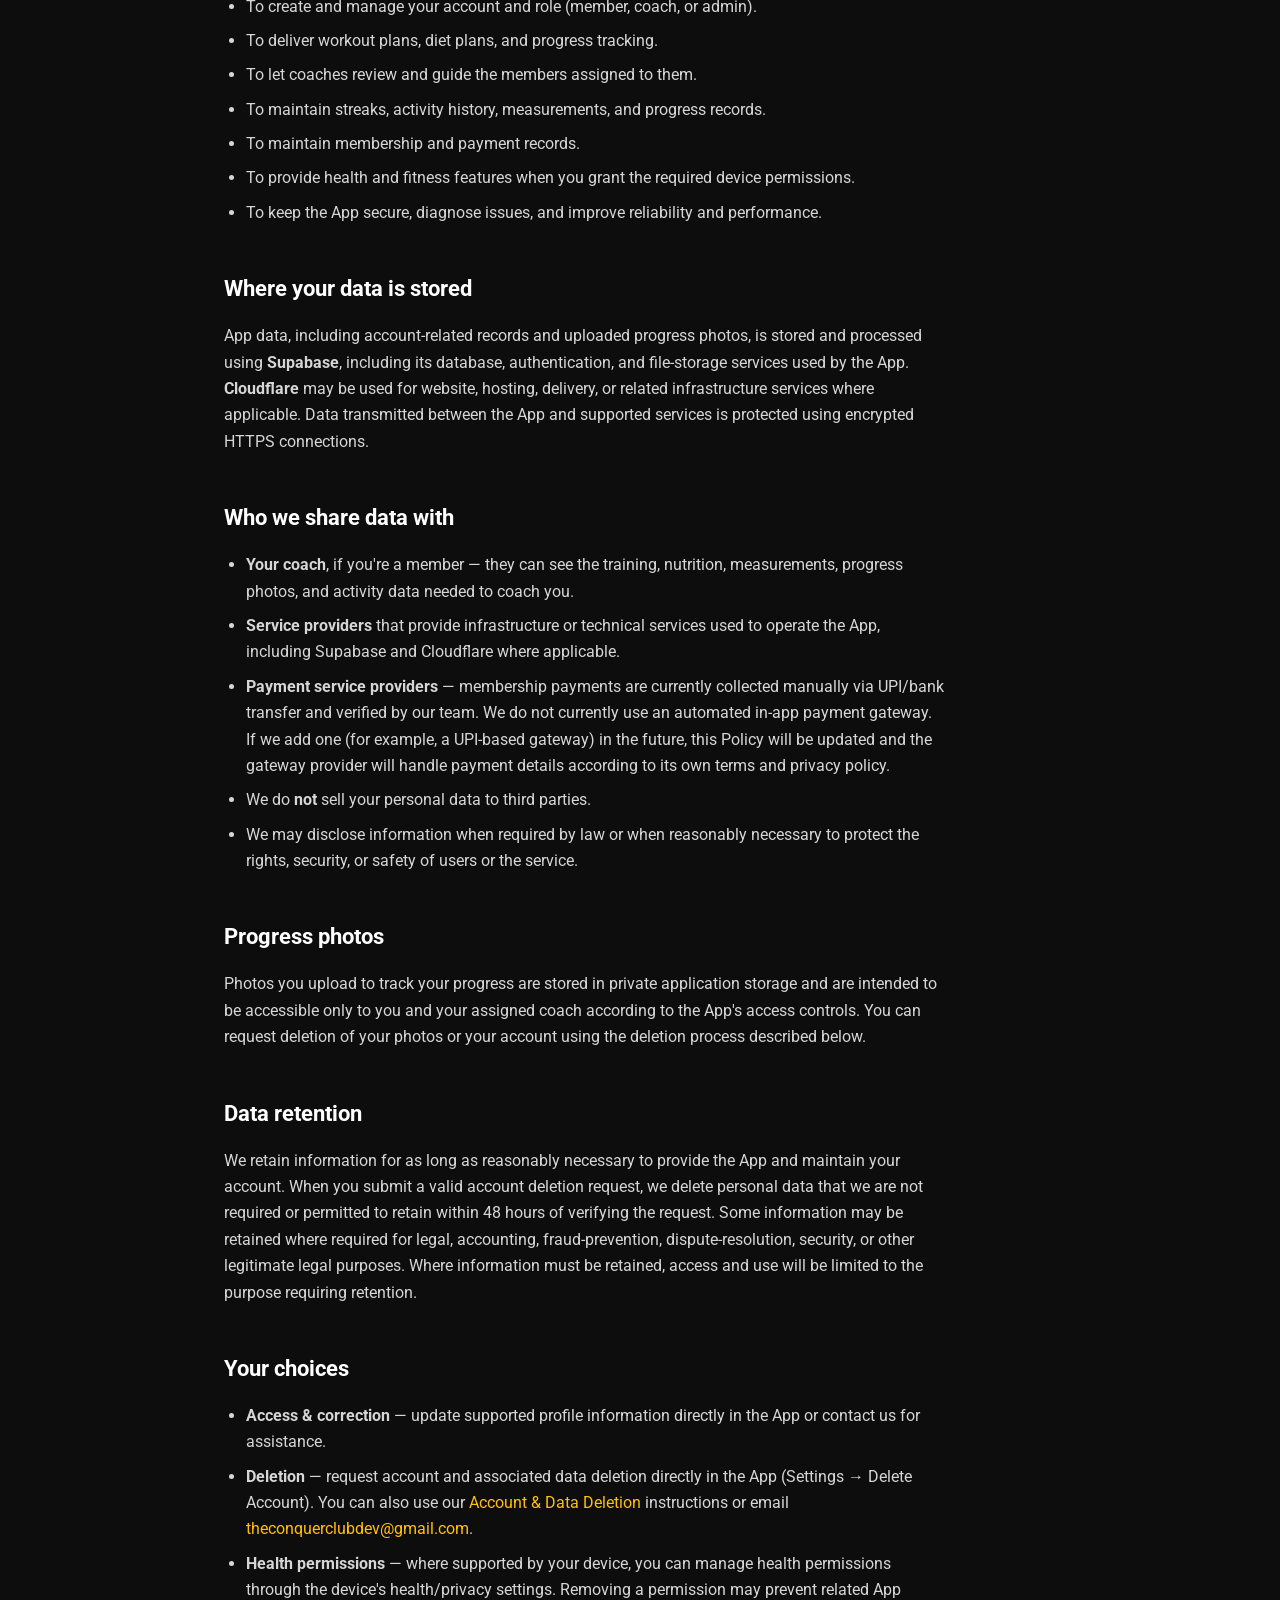
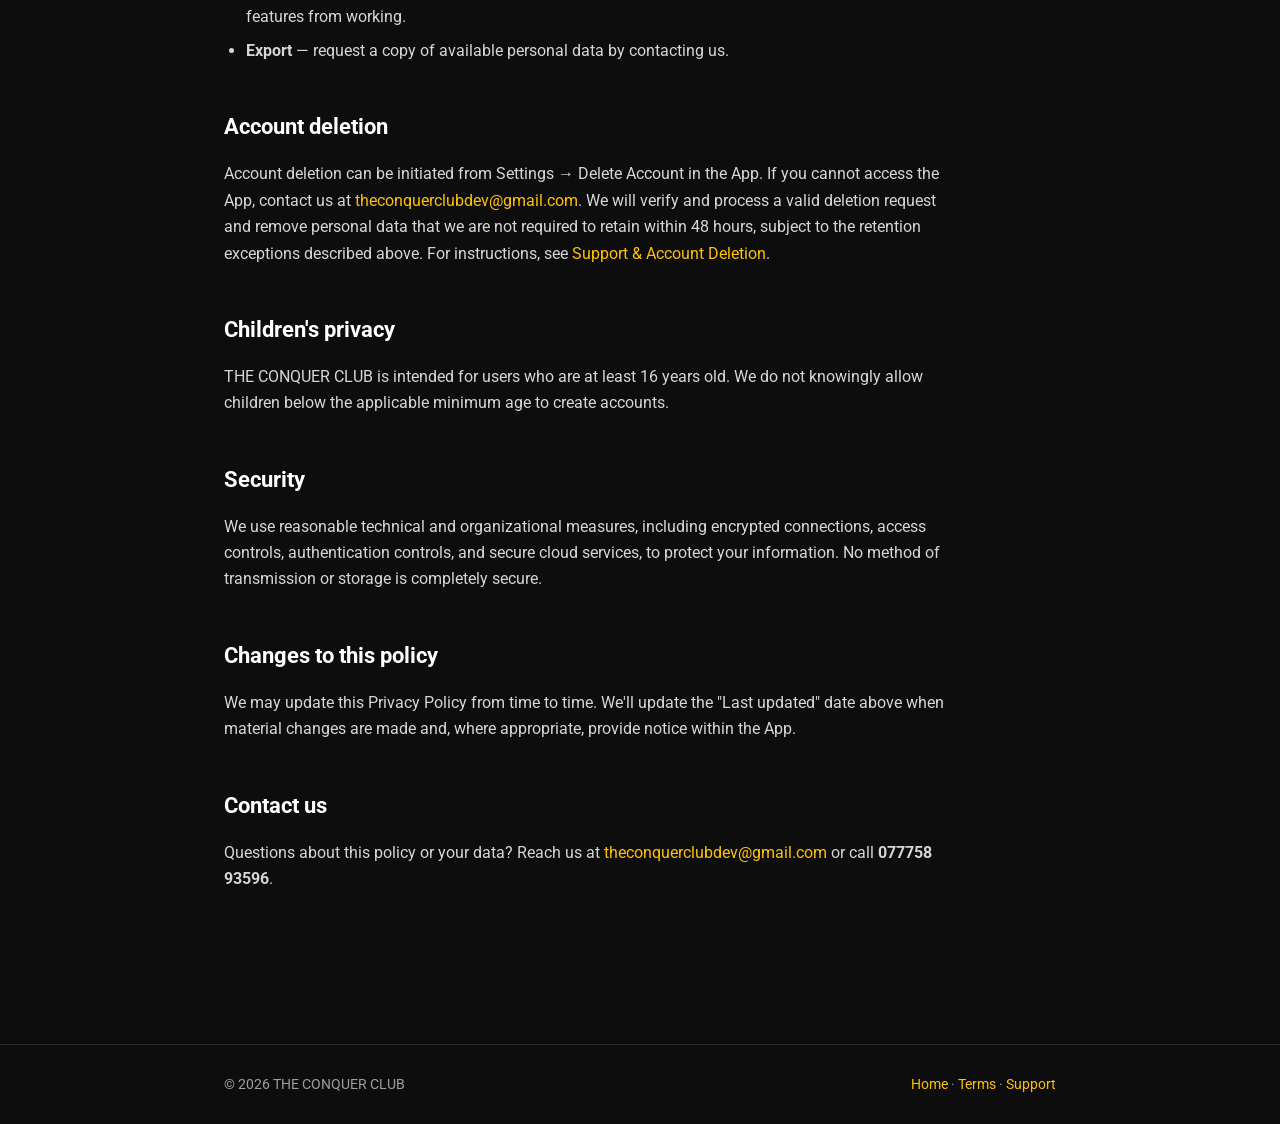
==== commit 1b734c92: "Add files via upload" ====
--- a/privacy.html
+++ b/privacy.html
@@ -43,7 +43,7 @@
 <tr><td>Training data</td><td>Workout plans, exercises, workout completion, and workout session history.</td></tr>
 <tr><td>Nutrition data</td><td>Diet plans assigned to you and diet tracking entries.</td></tr>
 <tr><td>Activity data</td><td>Step count, daily streaks, and related activity history. If you grant health permissions, the App may read step-count data from the supported health service on your device.</td></tr>
-<tr><td>Payment information</td><td>Membership and payment records associated with your account. We do not request or store full card numbers in the App.</td></tr>
+<tr><td>Payment information</td><td>Membership and payment records associated with your account. Payments are currently made manually via UPI or bank transfer and confirmed by our team; the App does not process card payments and we do not request or store full card numbers.</td></tr>
 <tr><td>Coach–member data</td><td>If you are a member, your assigned coach can view the training, nutrition, measurements, progress photos, and activity data needed to provide coaching.</td></tr>
 <tr><td>Device and technical information</td><td>App version, device type, operating-system information, and diagnostic or crash information where available.</td></tr>
 </table>
@@ -69,7 +69,7 @@
 <ul>
 <li><strong>Your coach</strong>, if you're a member — they can see the training, nutrition, measurements, progress photos, and activity data needed to coach you.</li>
 <li><strong>Service providers</strong> that provide infrastructure or technical services used to operate the App, including Supabase and Cloudflare where applicable.</li>
-<li><strong>Payment service providers</strong>, where applicable, to process or record membership payments. Payment details are handled according to the provider's own terms and privacy policy.</li>
+<li><strong>Payment service providers</strong> — membership payments are currently collected manually via UPI/bank transfer and verified by our team. We do not currently use an automated in-app payment gateway. If we add one (for example, a UPI-based gateway) in the future, this Policy will be updated and the gateway provider will handle payment details according to its own terms and privacy policy.</li>
 <li>We do <strong>not</strong> sell your personal data to third parties.</li>
 <li>We may disclose information when required by law or when reasonably necessary to protect the rights, security, or safety of users or the service.</li>
 </ul>
@@ -78,7 +78,7 @@
 <p>Photos you upload to track your progress are stored in private application storage and are intended to be accessible only to you and your assigned coach according to the App's access controls. You can request deletion of your photos or your account using the deletion process described below.</p>
 
 <h2>Data retention</h2>
-<p>We retain information for as long as reasonably necessary to provide the App and maintain your account. When you request account deletion, we begin the deletion process and delete personal data that we are not required or permitted to retain. Some information may be retained where required for legal, accounting, fraud-prevention, dispute-resolution, security, or other legitimate legal purposes. Where information must be retained, access and use will be limited to the purpose requiring retention.</p>
+<p>We retain information for as long as reasonably necessary to provide the App and maintain your account. When you submit a valid account deletion request, we delete personal data that we are not required or permitted to retain within 48 hours of verifying the request. Some information may be retained where required for legal, accounting, fraud-prevention, dispute-resolution, security, or other legitimate legal purposes. Where information must be retained, access and use will be limited to the purpose requiring retention.</p>
 
 <h2>Your choices</h2>
 <ul>
@@ -89,7 +89,7 @@
 </ul>
 
 <h2>Account deletion</h2>
-<p>Account deletion can be initiated from Settings → Delete Account in the App. If you cannot access the App, contact us at <a href="mailto:theconquerclubdev@gmail.com">theconquerclubdev@gmail.com</a>. We will process a valid deletion request and remove personal data that we are not required to retain, subject to the retention exceptions described above. For instructions, see <a href="support.html">Support &amp; Account Deletion</a>.</p>
+<p>Account deletion can be initiated from Settings → Delete Account in the App. If you cannot access the App, contact us at <a href="mailto:theconquerclubdev@gmail.com">theconquerclubdev@gmail.com</a>. We will verify and process a valid deletion request and remove personal data that we are not required to retain within 48 hours, subject to the retention exceptions described above. For instructions, see <a href="support.html">Support &amp; Account Deletion</a>.</p>
 
 <h2>Children's privacy</h2>
 <p>THE CONQUER CLUB is intended for users who are at least 16 years old. We do not knowingly allow children below the applicable minimum age to create accounts.</p>
